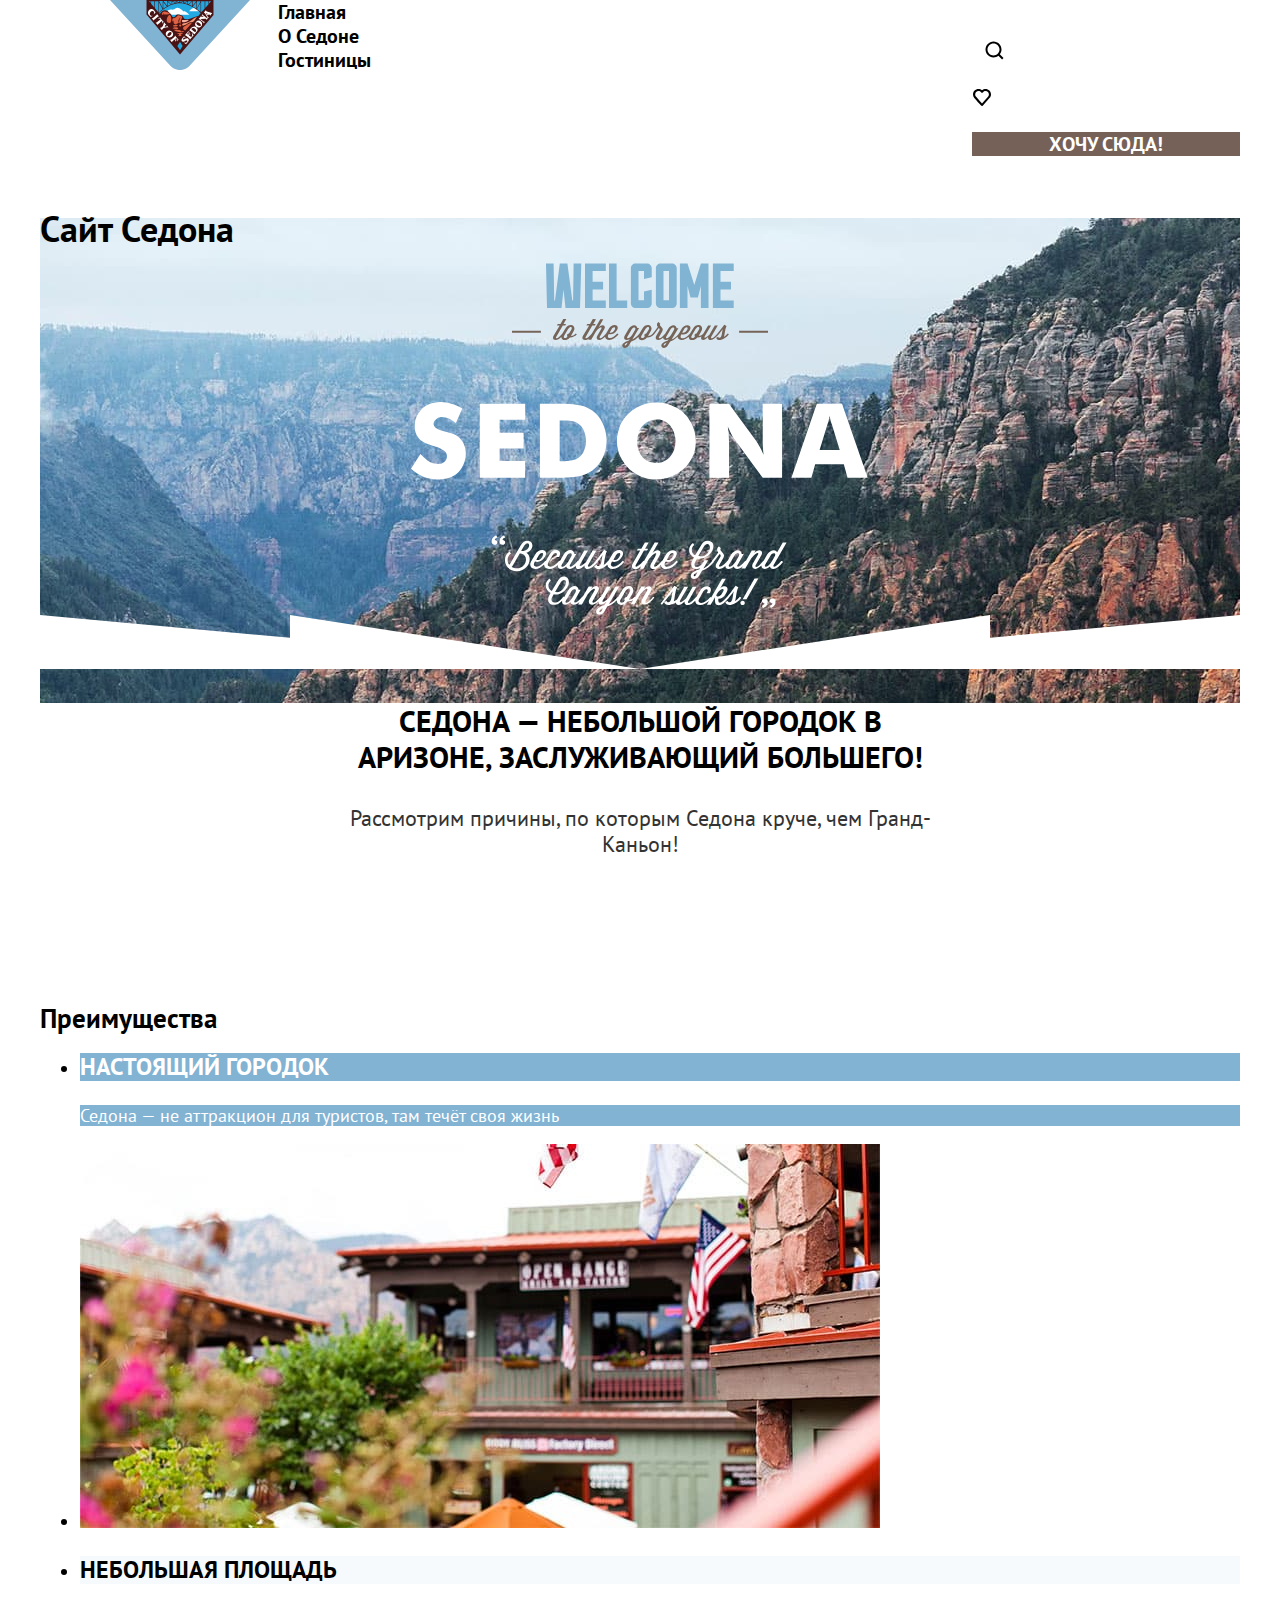
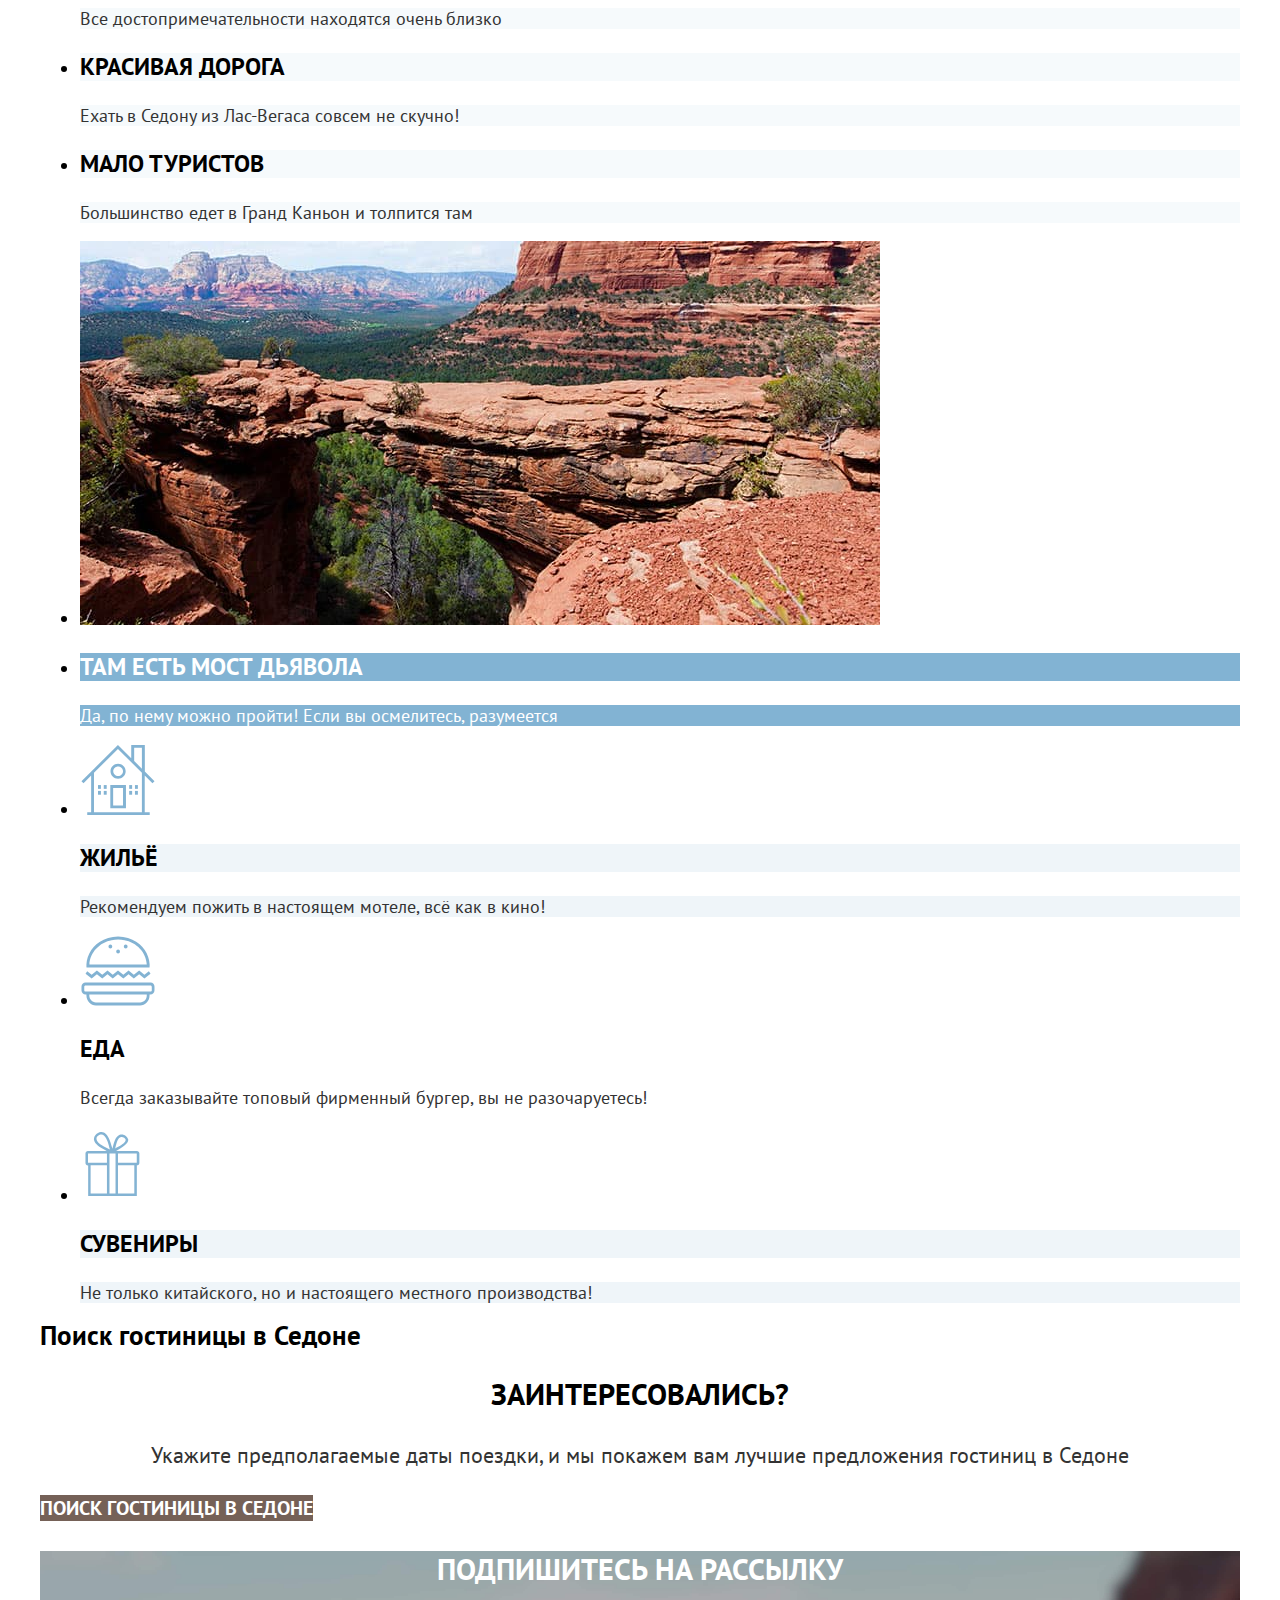
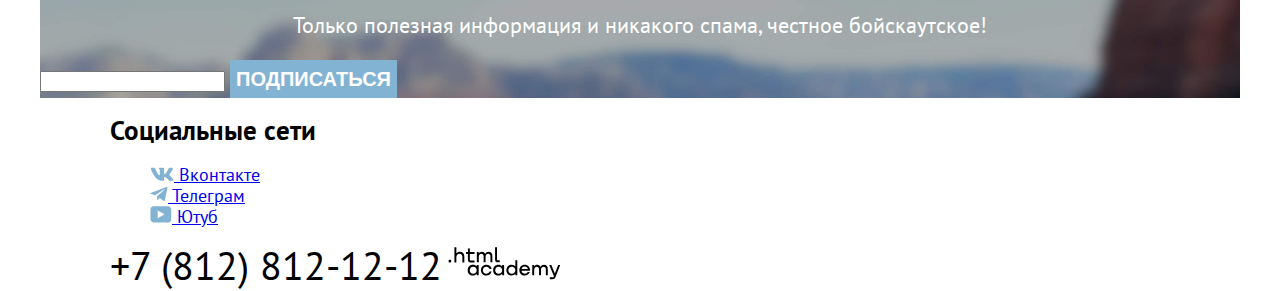
==== 5/index.html @ 8ca441ce ":heavy_check_mark: Сборка #5" ====
<!DOCTYPE html>
<html lang="ru">
<head>
  <meta charset="UTF-8">
  <link rel="stylesheet" href="styles/style.css">
  <title>Document</title>
  <base href="https://htmlacademy-htmlcss.github.io/2228399-sedona-35/5/">
</head>


<body>
  <header class="page-header">
    <nav class="navigation">
      <a class="navigation-logo">
      <img class="page-header-logo" src="images/sedona.logo.svg" alt="Логотип сайта Седона" width="140" height="70">
    </a>
      <ul class="navigation-list">
        <li class="navigation-item">
          <a class="navigation-link">Главная</a>
        </li>
        <li class="navigation-item">
          <a class="navigation-link" href="about.html">О Седоне</a>
        </li>
        <li class="navigatin-item">
          <a class="navigation-link" href="hotels.html">Гостиницы</a>
        </li>
    </ul>


    <ul class="navigation-user">
      <li class="navigation-item">
        <a class="navigation-link" href="#">
          <img class="navigation-search" src="images/navigation/navigation-search.svg" alt="Поиск" width="44" height="64">
        </a>
      </li>
      <li class="navigation-item">
        <a class="navigation-link" href="#">
          <img class="navigation-favorites" src="images/navigation/navigation-favorites.svg" alt="Фавориты" width="20" height="20">
        </a>
      </li>
      <li class="navigation-item">
        <a class="navigation-link" href="#">
          <p class="navigation-user-button">Хочу сюда!</p>
        </a>
      </li>
    </ul>
    </nav>
  </header>

  <div class="page-container">
  <main class="main-container main-index">
    <h1 class="visually-hidden">Сайт Седона</h1>
    <section class="intro">
      <img class="intro-welcome" src="images/welcome.svg" alt="Добро пожаловать в Седону" width="458" height="352">
      <img class="intro-decoration" src="images/horizontal-decoration.svg" alt="" width="1200" height="54">
    </section>
    <section class="intro-text">
      <p class="text-sedona">Седона — небольшой городок в Аризоне, заслуживающий большего!</p>
      <p class="text-advantage">Рассмотрим причины, по которым Седона круче, чем Гранд-Каньон!</p>
    </section>


    <section class="advantage">
      <h2 class="visually-hidden">Преимущества</h2>
      <ul class="advantage-list">
        <li class="advantage-item">
          <h3 class="advantage-title first">Настоящий городок</h3>
          <p class="advantage-description first">Седона — не аттракцион для туристов, там течёт своя жизнь</p>
        </li>
        <li class="advantage-item">
          <img class="advantage-pic-town" src="images/advantage/advantage-town.jpg" alt="Вид города" width="800" height="384">
        </li>
        <li class="advantage-item">
          <h3 class="advantage-title">Небольшая площадь</h3>
          <p class="advantage-description">Все достопримечательности находятся очень близко</p>
        </li>
        <li class="advantage-item">
          <h3 class="advantage-title second">Красивая дорога</h3>
          <p class="advantage-description second">Ехать в Седону из Лас-Вегаса совсем не скучно!</p>
        </li>
        <li class="advantage-item">
          <h3 class="advantage-title">Мало туристов</h3>
          <p class="advantage-description">Большинство едет в Гранд Каньон и толпится там</p>
        </li>
        <li class="advantage-item">
          <img class="advantage-pic-canyon" src="images/advantage/advantage-canyon.jpg" alt="Каньоны" width="800" height="384">
        </li>
        <li class="advantage-item">
          <h3 class="advantage-title first">Там есть мост дьявола</h3>
          <p class="advantage-description first">Да, по нему можно пройти! Если вы осмелитесь, разумеется</p>
        </li>
      </ul>
      <ul class="serviice">
        <li class="advantage-item">
          <img class="advantage-icon-accommodation" src="images/advantage/icon-house.svg" alt="Иконка дом" width="75" height="72">
          <h3 class="advantage-title third">Жильё</h3>
          <p class="advantage-description third">Рекомендуем пожить в настоящем мотеле, всё как в кино!</p>
        </li>
        <li class="advantage-item">
          <img class="advantage-icon-meal" src="images/advantage/icon-meal.svg" alt="Иконка еда" width="75" height="72">
          <h3 class="advantage-title fourth">Еда</h3>
          <p class="advantage-description fourth">Всегда заказывайте топовый фирменный бургер, вы не разочаруетесь!</p>
        </li>
        <li class="advantage-item">
          <img class="advantage-icon-present" src="images/advantage/icon-gift.svg" alt="Иконка сувениры" width="64" height="76">
          <h3 class="advantage-title third">Сувениры</h3>
          <p class="advantage-description third">Не только китайского, но и настоящего местного производства!</p>
        </li>
      </ul>  
    </section>

    <section class="interaction">
      <h2 class="visually-hidden">Поиск гостиницы в Седоне</h2>
      <p class="interaction-question">Заинтересовались?</p>
      <p class="interaction-text">Укажите предполагаемые даты поездки, и мы покажем вам лучшие предложения гостиниц в Седоне</p>
      <a class="interaction-button" href="#">Поиск гостиницы в Седоне</a>
    </section>


    <section class="subscribe">
      <h2 class="subscribe-title">Подпишитесь на рассылку</h2>
      <p class="subscribe-text">Только полезная информация и никакого спама, честное бойскаутское!</p>
      <form class="subscribe-form" action="https://echo.htmlacademy.ru/" method="post">
        <label class="form-label" for="user-email"></label>
        <input class="field" type="email" id="user-email" name="user-email" plaseholder="Ваш email">
        <button class="subscribe-button" type="submit">Подписаться</button>
      </form>
    </section>
  </main>
  </div>
  

  <footer>
    <div class="footer-wrapper">
    <section class="social">
      <h2 class="visually-hidden">Социальные сети</h2>
      <ul class="footer-social-list">
        <li class="footer-social-item">
          <a class="button" href="#">
            <img class="button-social" src="images/social/icon-vk.svg" alt="Вконтакте" width="24" height="14">
            <span class="visually-hidden">Вконтакте</span>
          </a>
        </li>
        <li class="footer-social-item">
          <a class="button" href="#">
            <img class="button-social" src="images/social/icon-telegram.svg" alt="Телеграм" width="18" height="16">
            <span class="visually-hidden">Телеграм</span>
          </a>
        </li>
        <li class="footer-social-item">
          <a class="button" href="#">
            <img class="button-social" src="images/social/icon-youtube.svg" alt="Ютуб" width="22" height="17">
            <span class="visually-hidden">Ютуб</span>
          </a>
        </li>
      </ul>
      <a class="footer-phone" href="tel:+78128121212">+7 (812) 812-12-12</a>
      <img class="social-logo-academy" src="images/htmlacademy.logo.svg" alt="Логоти htmlacademy" width="115" height="33">
    </section>
    </div>
  </footer>
</body>
</html>
---- 5/styles/style.css ----
@font-face {
  font-family: "PT Sans";
  font-style: normal;
  font-weight: 400;
  src:url(../fonts/ptsans-400.woff2) format("woff2");
  font-display: swap;
}

@font-face {
  font-family: "PT Sans";
  font-style: normal;
  font-weight: 700;
  src: url(../fonts/ptsans-700.woff2) format("woff2");
  font-display: swap;
}

html {
  height: 100%;
}

body {
  margin: 0;
  display: flex;
  flex-direction: column;
  font-family: "PT Sans", "Arial", sans-serif;
  font-size: 18px;
  line-height: 21px;
  color: black;
  background-color: #ffffff;
}

.main-container {
  flex-grow: 1;
}

.page-container {
  margin: 0 auto;
  width: 1200px;
}

.navigation {
  display: flex;
  width: 1200px;
  margin: 0 auto;
}

.navigation-logo {
  margin-left:70px;
  margin-right: 28px;
}

.navigation-list {
  list-style: none;
  margin: 0;
  padding: 0;
  width: 500px ;
}

.navigation-user {
  list-style: none;
  width: 268px;
  margin-left: auto;
}

.navigation-link {
  font-size: 20px;
  line-height: 24px;
  font-weight: 700;
  text-align: center;
  text-decoration: none;
  color: black;
  background-color: #ffffff;
}

.navigation-user-button {
  color: #ffffff;
  background-color: #756157;
  text-transform: uppercase;
}

.intro-welcome {
  display: block;
  margin: 0 auto;
}

.text-sedona {
  display: flex;
  margin-left: auto;
  margin-right: auto;
  width: 620px;
}

.text-advantage {

}

.intro-text {
  background-color: #ffffff;
  width: 1200px;
  height: 282px;
}

.main-index {
  color: black;
  background-color: #ffffff;
  background-image: url(../images/intro-background.jpg);
  background-repeat: no-repeat;
  background-size: 100% auto;
}

.text-sedona {
  text-align: center;
  font-size: 30px;
  line-height: 36px;
  font-weight: 700;
  text-transform: uppercase;
  color: black;
}

.text-advantage {
  text-align: center;
  font-size: 22px;
  line-height: 26px;
  font-weight: 400;
  color: #333333;
  display: flex;
  margin-left: auto;
  margin-right: auto;
  width: 651px;
}

.advantage-title {
  font-size: 24px;
  line-height: 28px;
  font-weight: 700;
  text-transform: uppercase;
  color: black;
  background-color: #83B3D312;
}

.advantage-description {
  font-size: 18px;
  line-height: 21px;
  font-weight: 400;
  color: #333333;
  background-color: #83B3D312;
}

.first {
  color: #ffffff;
  background-color: #82B3D3;
}

.fifth {
  color: #ffffff;
  background-color: #82B3D3; 
}

.third {
  background-color: #83B3D320;
}

.fourth {
  background-color: #ffffff;
}

.interaction-question {
  font-size: 30px;
  line-height: 36px;
  font-weight: 700;
  text-align: center;
  text-transform: uppercase;
  color: black;
}

.interaction-text {
  font-size: 22px;
  line-height: 26px;
  font-weight: 400;
  text-align: center;
  color: #333333;
  background-color: #ffffff;
}

.interaction-button {
  font-size: 20px;
  line-height: 36px;
  font-weight: 700;
  text-align: center;
  text-transform: uppercase;
  color: #ffffff;
  background-color: #756157;
  text-decoration: none;
}

.subscribe {
  background-image: url(../images/subscribe-background.jpg);
  background-repeat: no-repeat;
  background-size: 100% auto;
  background-color: black;
}

.subscribe-title {
  font-size: 30px;
  line-height: 36px;
  font-weight: 700;
  text-align: center;
  text-transform: uppercase;
  color: #ffffff;
}

.subscribe-text {
  font-size: 22px ;
  line-height: 26px;
  text-align: center;
  color: #ffffff;
}

.subscribe-button {
  font-size: 20px;
  line-height: 36px;
  font-weight: 700;
  text-transform: uppercase;
  text-align: center;
  color: #ffffff;
  background-color: #82B3D3;
  border-style: none;
}

.footer-wrapper {
  display: flex;
  width: 1060px;
  margin: 0 auto;
}

.footer-social-list {
  list-style: none;
  width: 142px;
}

.footer-phone {
  font-size: 40px;
  line-height: 40px;
  text-align: center;
  color: black;
  text-decoration: none;
  width: 331px; 
}
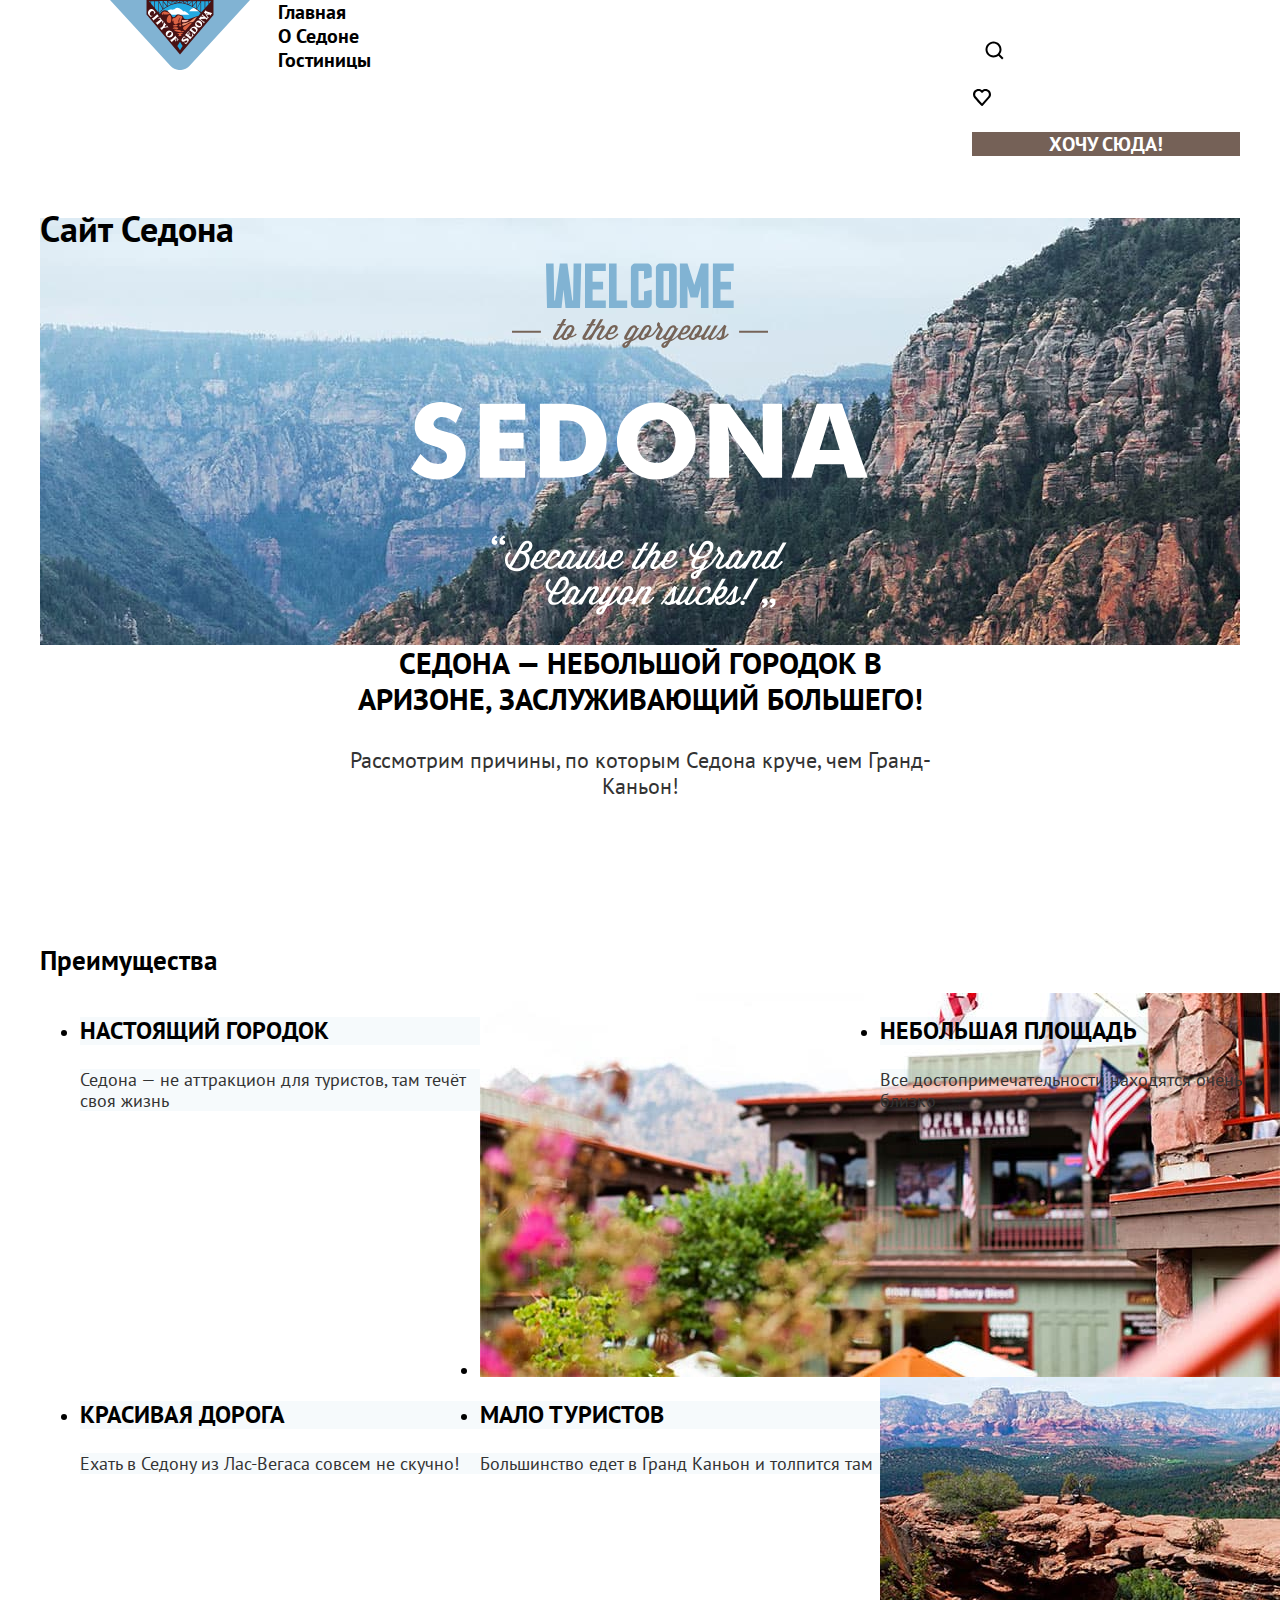
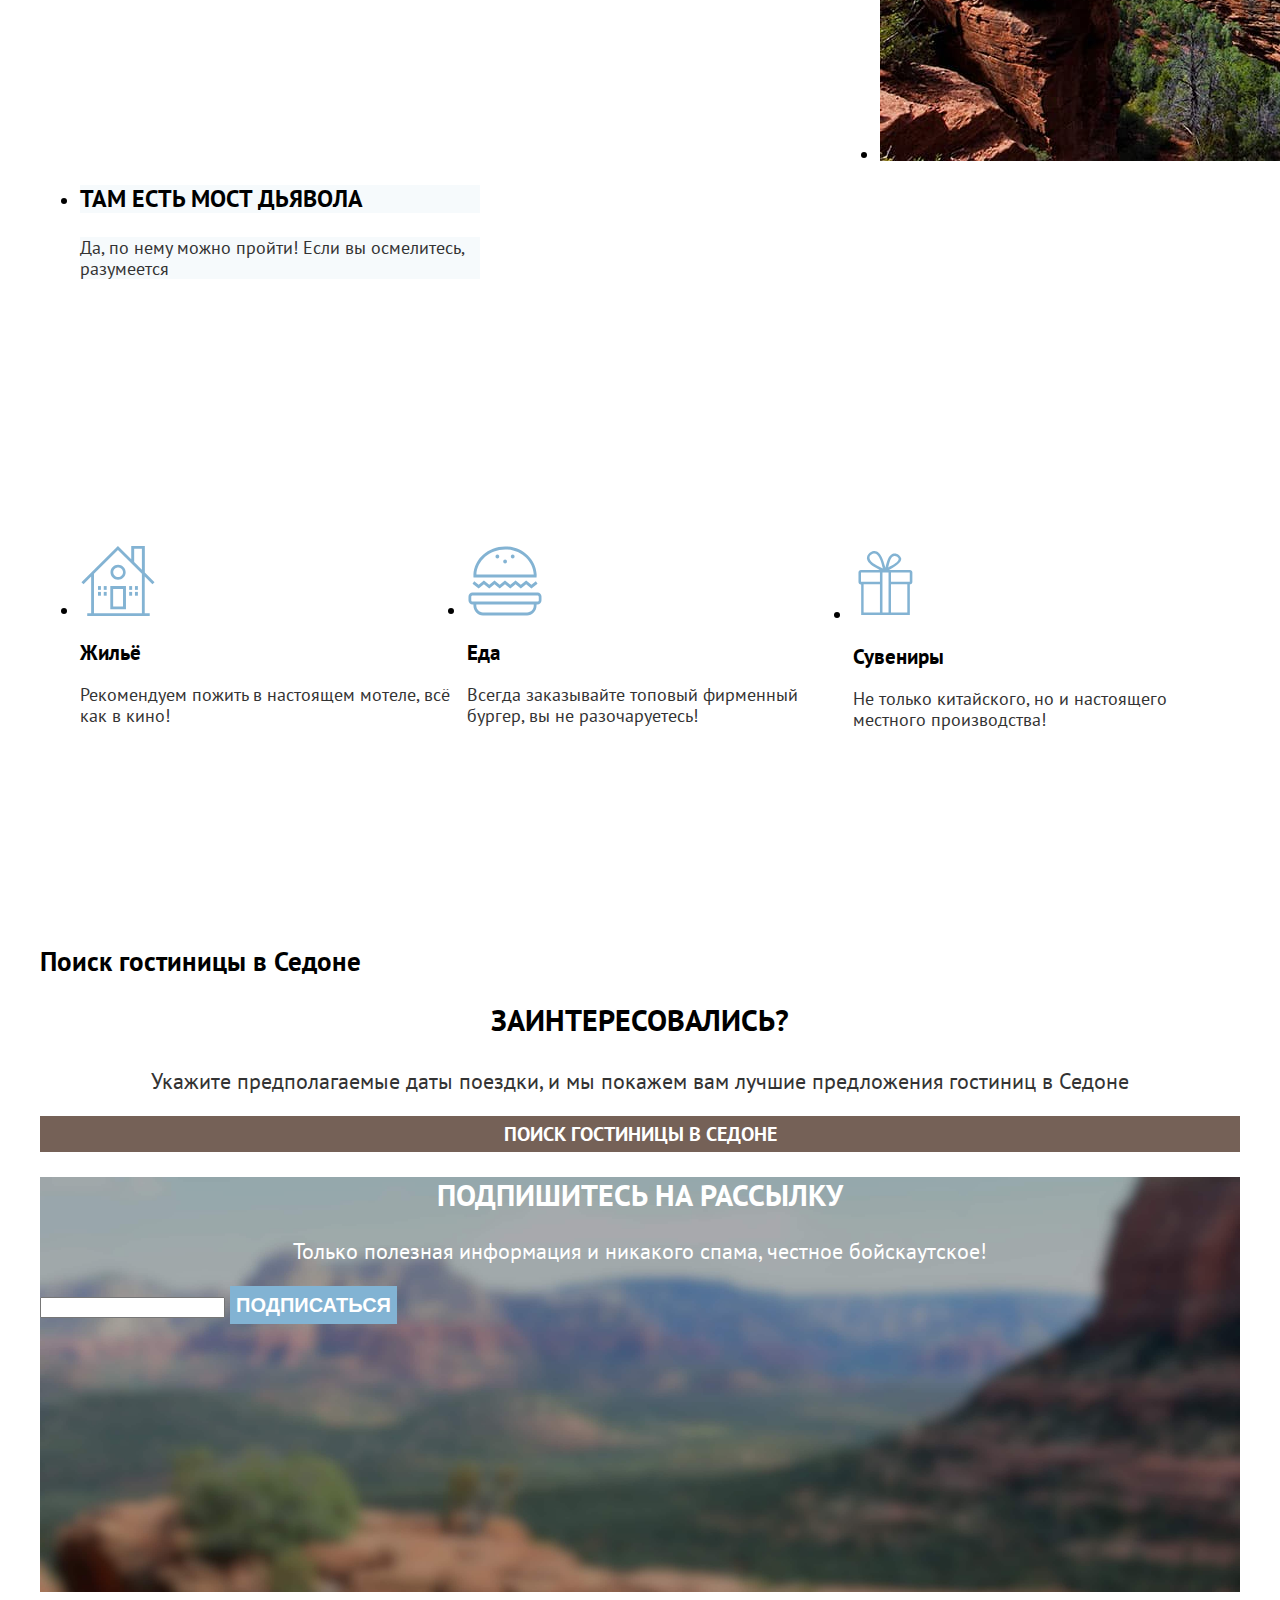
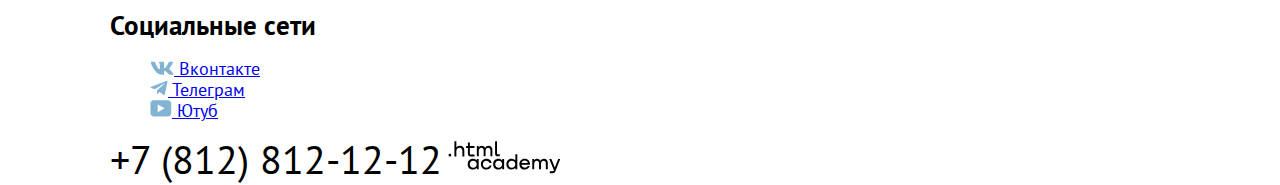
==== commit c2367d84: ":heavy_check_mark: Сборка #5" ====
--- a/5/index.html
+++ b/5/index.html
@@ -48,85 +48,88 @@
   </header>
 
   <div class="page-container">
-  <main class="main-container main-index">
-    <h1 class="visually-hidden">Сайт Седона</h1>
-    <section class="intro">
-      <img class="intro-welcome" src="images/welcome.svg" alt="Добро пожаловать в Седону" width="458" height="352">
-      <img class="intro-decoration" src="images/horizontal-decoration.svg" alt="" width="1200" height="54">
-    </section>
-    <section class="intro-text">
-      <p class="text-sedona">Седона — небольшой городок в Аризоне, заслуживающий большего!</p>
-      <p class="text-advantage">Рассмотрим причины, по которым Седона круче, чем Гранд-Каньон!</p>
-    </section>
+    <main class="main-container main-index">
+      <h1 class="visually-hidden">Сайт Седона</h1>
+      <section class="intro">
+        <img class="intro-welcome" src="images/welcome.svg" alt="Добро пожаловать в Седону" width="458" height="352">
+      </section>
+      <section class="intro-text">
+        <p class="text-sedona">Седона — небольшой городок в Аризоне, заслуживающий большего!</p>
+        <p class="text-advantage">Рассмотрим причины, по которым Седона круче, чем Гранд-Каньон!</p>
+      </section>
 
 
-    <section class="advantage">
-      <h2 class="visually-hidden">Преимущества</h2>
-      <ul class="advantage-list">
-        <li class="advantage-item">
-          <h3 class="advantage-title first">Настоящий городок</h3>
-          <p class="advantage-description first">Седона — не аттракцион для туристов, там течёт своя жизнь</p>
-        </li>
-        <li class="advantage-item">
-          <img class="advantage-pic-town" src="images/advantage/advantage-town.jpg" alt="Вид города" width="800" height="384">
-        </li>
-        <li class="advantage-item">
-          <h3 class="advantage-title">Небольшая площадь</h3>
-          <p class="advantage-description">Все достопримечательности находятся очень близко</p>
-        </li>
-        <li class="advantage-item">
-          <h3 class="advantage-title second">Красивая дорога</h3>
-          <p class="advantage-description second">Ехать в Седону из Лас-Вегаса совсем не скучно!</p>
-        </li>
-        <li class="advantage-item">
-          <h3 class="advantage-title">Мало туристов</h3>
-          <p class="advantage-description">Большинство едет в Гранд Каньон и толпится там</p>
-        </li>
-        <li class="advantage-item">
-          <img class="advantage-pic-canyon" src="images/advantage/advantage-canyon.jpg" alt="Каньоны" width="800" height="384">
-        </li>
-        <li class="advantage-item">
-          <h3 class="advantage-title first">Там есть мост дьявола</h3>
-          <p class="advantage-description first">Да, по нему можно пройти! Если вы осмелитесь, разумеется</p>
-        </li>
-      </ul>
-      <ul class="serviice">
-        <li class="advantage-item">
-          <img class="advantage-icon-accommodation" src="images/advantage/icon-house.svg" alt="Иконка дом" width="75" height="72">
-          <h3 class="advantage-title third">Жильё</h3>
-          <p class="advantage-description third">Рекомендуем пожить в настоящем мотеле, всё как в кино!</p>
-        </li>
-        <li class="advantage-item">
-          <img class="advantage-icon-meal" src="images/advantage/icon-meal.svg" alt="Иконка еда" width="75" height="72">
-          <h3 class="advantage-title fourth">Еда</h3>
-          <p class="advantage-description fourth">Всегда заказывайте топовый фирменный бургер, вы не разочаруетесь!</p>
-        </li>
-        <li class="advantage-item">
-          <img class="advantage-icon-present" src="images/advantage/icon-gift.svg" alt="Иконка сувениры" width="64" height="76">
-          <h3 class="advantage-title third">Сувениры</h3>
-          <p class="advantage-description third">Не только китайского, но и настоящего местного производства!</p>
-        </li>
-      </ul>  
-    </section>
+      <section class="advantage">
+        <h2 class="visually-hidden">Преимущества</h2>
+        <ul class="advantage-list">
+          <li class="advantage-item">
+            <h3 class="advantage-title">Настоящий городок</h3>
+            <p class="advantage-description">Седона — не аттракцион для туристов, там течёт своя жизнь</p>
+          </li>
+          <li class="advantage-item">
+            <img class="advantage-item advantage-item-full" src="images/advantage/advantage-town.jpg" alt="Вид города" width="800" height="384">
+          </li>
+          <li class="advantage-item">
+            <h3 class="advantage-title">Небольшая площадь</h3>
+            <p class="advantage-description">Все достопримечательности находятся очень близко</p>
+          </li>
+          <li class="advantage-item">
+            <h3 class="advantage-title">Красивая дорога</h3>
+            <p class="advantage-description">Ехать в Седону из Лас-Вегаса совсем не скучно!</p>
+          </li>
+          <li class="advantage-item">
+            <h3 class="advantage-title">Мало туристов</h3>
+            <p class="advantage-description">Большинство едет в Гранд Каньон и толпится там</p>
+          </li>
+          <li class="advantage-item">
+            <img class="advantage-item advantage-item-full" src="images/advantage/advantage-canyon.jpg" alt="Каньоны" width="800" height="384">
+          </li>
+          <li class="advantage-item">
+            <h3 class="advantage-title">Там есть мост дьявола</h3>
+            <p class="advantage-description">Да, по нему можно пройти! Если вы осмелитесь, разумеется</p>
+          </li>
+        </ul>
+      </section>
 
-    <section class="interaction">
-      <h2 class="visually-hidden">Поиск гостиницы в Седоне</h2>
-      <p class="interaction-question">Заинтересовались?</p>
-      <p class="interaction-text">Укажите предполагаемые даты поездки, и мы покажем вам лучшие предложения гостиниц в Седоне</p>
-      <a class="interaction-button" href="#">Поиск гостиницы в Седоне</a>
-    </section>
+      <section class="service">
+        <ul class="service-list">
+          <li class="service-item">
+            <img class="service-icon-accommodation" src="images/service/icon-house.svg" alt="Иконка дом" width="75" height="72">
+            <h3 class="service-title">Жильё</h3>
+            <p class="service-description">Рекомендуем пожить в настоящем мотеле, всё как в кино!</p>
+          </li>
+          <li class="service-item">
+            <img class="service-icon-meal" src="images/service/icon-meal.svg" alt="Иконка еда" width="75" height="72">
+            <h3 class="service-title">Еда</h3>
+            <p class="service-description">Всегда заказывайте топовый фирменный бургер, вы не разочаруетесь!</p>
+          </li>
+          <li class="service-item">
+            <img class="service-icon-present" src="images/service/icon-gift.svg" alt="Иконка сувениры" width="64" height="76">
+            <h3 class="service-title">Сувениры</h3>
+            <p class="service-description">Не только китайского, но и настоящего местного производства!</p>
+          </li>
+        </ul>
+       </ 
+      
+
+      <section class="interaction">
+        <h2 class="visually-hidden">Поиск гостиницы в Седоне</h2>
+        <p class="interaction-question">Заинтересовались?</p>
+        <p class="interaction-text">Укажите предполагаемые даты поездки, и мы покажем вам лучшие предложения гостиниц в Седоне</p>
+        <a class="interaction-button" href="#">Поиск гостиницы в Седоне</a>
+      </section>
 
 
-    <section class="subscribe">
-      <h2 class="subscribe-title">Подпишитесь на рассылку</h2>
-      <p class="subscribe-text">Только полезная информация и никакого спама, честное бойскаутское!</p>
-      <form class="subscribe-form" action="https://echo.htmlacademy.ru/" method="post">
-        <label class="form-label" for="user-email"></label>
-        <input class="field" type="email" id="user-email" name="user-email" plaseholder="Ваш email">
-        <button class="subscribe-button" type="submit">Подписаться</button>
-      </form>
-    </section>
-  </main>
+      <section class="subscribe">
+        <h2 class="subscribe-title">Подпишитесь на рассылку</h2>
+        <p class="subscribe-text">Только полезная информация и никакого спама, честное бойскаутское!</p>
+        <form class="subscribe-form" action="https://echo.htmlacademy.ru/" method="post">
+          <label class="form-label" for="user-email"></label>
+          <input class="field" type="email" id="user-email" name="user-email" plaseholder="Ваш email">
+          <button class="subscribe-button" type="submit">Подписаться</button>
+        </form>
+      </section>
+    </main>
   </div>
   
 
--- a/5/styles/style.css
+++ b/5/styles/style.css
@@ -20,8 +20,6 @@
 
 body {
   margin: 0;
-  display: flex;
-  flex-direction: column;
   font-family: "PT Sans", "Arial", sans-serif;
   font-size: 18px;
   line-height: 21px;
@@ -90,10 +88,6 @@
   width: 620px;
 }
 
-.text-advantage {
-
-}
-
 .intro-text {
   background-color: #ffffff;
   width: 1200px;
@@ -129,6 +123,23 @@
   width: 651px;
 }
 
+.advantage-list {
+  display: flex;
+  flex-wrap: wrap;
+  margin: 0;
+  width: 1200px;
+}
+
+.advantage-item {
+  width: 400px;
+  height: 384px;
+}
+
+.advantage-item-full {
+  width: 800PX;
+}
+
+
 .advantage-title {
   font-size: 24px;
   line-height: 28px;
@@ -146,6 +157,26 @@
   background-color: #83B3D312;
 }
 
+.service-list {
+  display: flex;
+  margin: 0;
+}
+
+.service-item {
+  align-items: center;
+  width: 400px;
+  height: 384px;
+}
+
+.service-description {
+  font-size: 18px;
+  line-height: 21px;
+  font-weight: 400;
+  color: #333333;
+}
+
+
+/*
 .first {
   color: #ffffff;
   background-color: #82B3D3;
@@ -162,6 +193,12 @@
 
 .fourth {
   background-color: #ffffff;
+}
+*/
+
+.interaction {
+  width: 1200px;
+  height: 406px;
 }
 
 .interaction-question {
@@ -183,6 +220,8 @@
 }
 
 .interaction-button {
+  display: flex;
+  justify-content: center;
   font-size: 20px;
   line-height: 36px;
   font-weight: 700;
@@ -198,6 +237,8 @@
   background-repeat: no-repeat;
   background-size: 100% auto;
   background-color: black;
+  width: 1200px;
+  height: 415px;
 }
 
 .subscribe-title {
